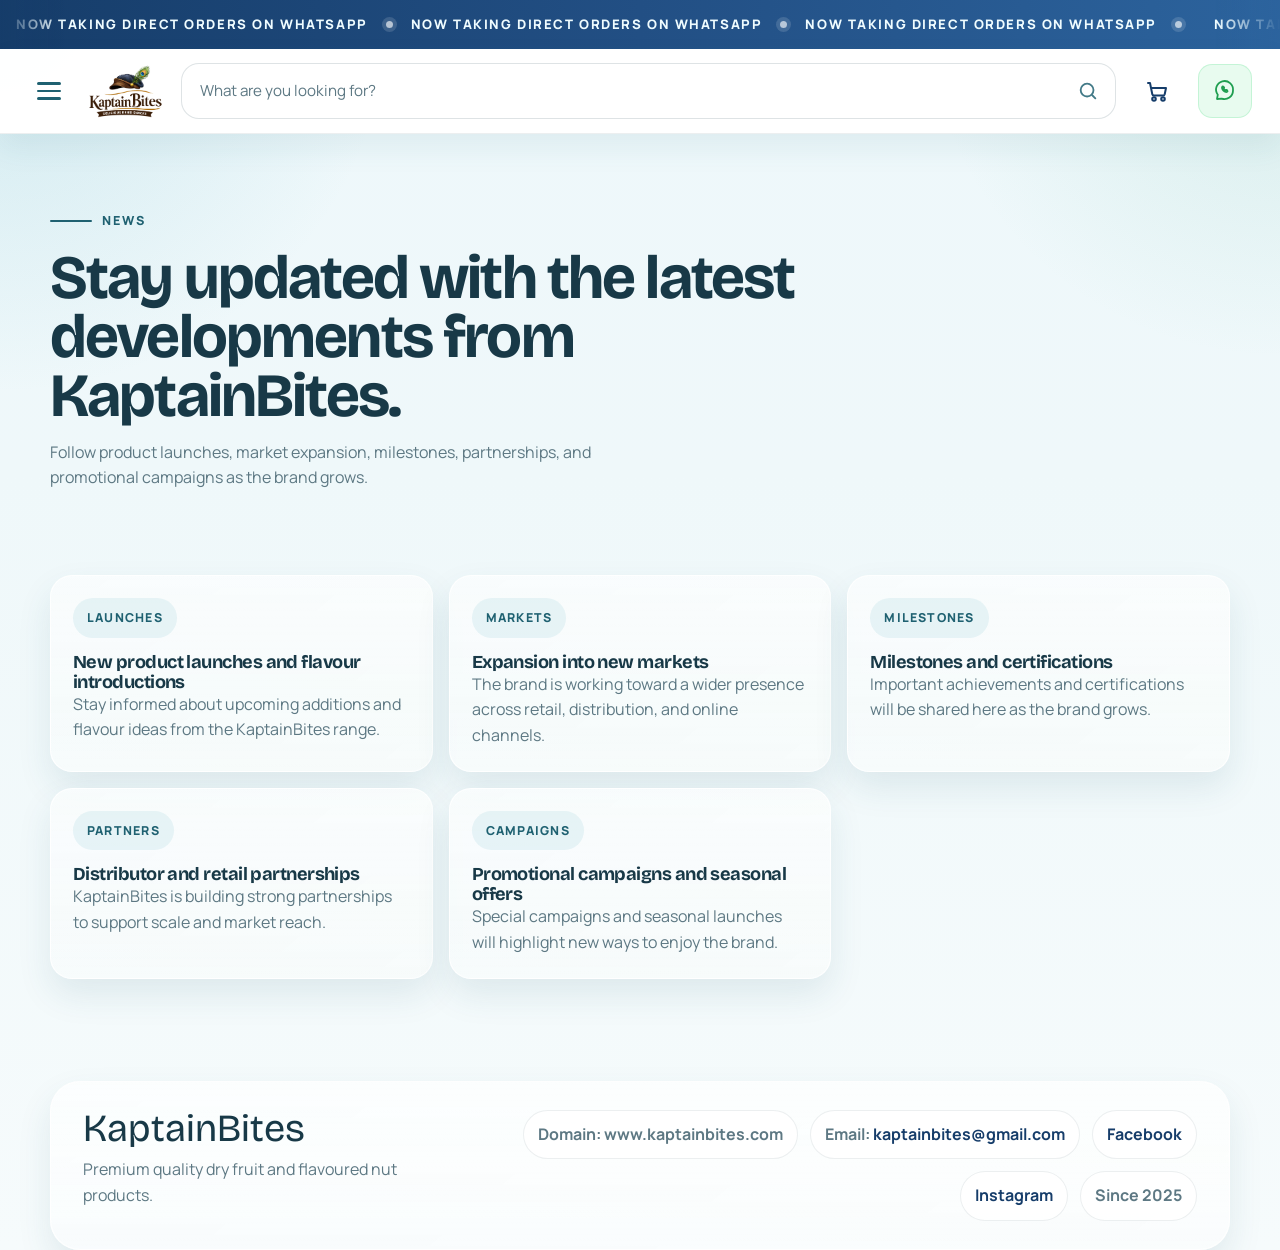
==== news.html @ 534f0419 "Add files via upload" ====
<!DOCTYPE html>
<html lang="en">
<head>
<meta charset="UTF-8">
<meta name="viewport" content="width=device-width, initial-scale=1.0">
<title>News | KaptainBites</title>
<meta name="description" content="Stay updated with product launches, milestones, campaigns, and business developments from KaptainBites.">
<link rel="preconnect" href="https://fonts.googleapis.com">
<link rel="preconnect" href="https://fonts.gstatic.com" crossorigin>
<link href="https://fonts.googleapis.com/css2?family=Bricolage+Grotesque:wght@400;500;600;700;800&family=Manrope:wght@400;500;600;700;800&display=swap" rel="stylesheet">
<link rel="stylesheet" href="style.css">
</head>
<body>
<div class="site-wrap">
<div class="announcement-bar">
<div class="announcement-bar__track" aria-label="now taking direct orders on whatsapp">
<div class="announcement-bar__group">
<span class="announcement-bar__item">now taking direct orders on whatsapp</span>
<span class="announcement-bar__separator" aria-hidden="true"></span>
<span class="announcement-bar__item">now taking direct orders on whatsapp</span>
<span class="announcement-bar__separator" aria-hidden="true"></span>
<span class="announcement-bar__item">now taking direct orders on whatsapp</span>
<span class="announcement-bar__separator" aria-hidden="true"></span>
</div>
<div class="announcement-bar__group" aria-hidden="true">
<span class="announcement-bar__item">now taking direct orders on whatsapp</span>
<span class="announcement-bar__separator" aria-hidden="true"></span>
<span class="announcement-bar__item">now taking direct orders on whatsapp</span>
<span class="announcement-bar__separator" aria-hidden="true"></span>
<span class="announcement-bar__item">now taking direct orders on whatsapp</span>
<span class="announcement-bar__separator" aria-hidden="true"></span>
</div>
</div>
</div>

<header class="site-header">
<a href="index.html" class="brand" aria-label="KaptainBites home">
<span class="brand__logo">
<img src="images/logo-header.png" alt="KaptainBites logo">
</span>
</a>

<button type="button" class="site-header__menu-toggle" aria-expanded="false" aria-controls="primary-nav">
<span class="visually-hidden">Toggle navigation</span>
<span class="site-header__menu-toggle-bar" aria-hidden="true"></span>
<span class="site-header__menu-toggle-bar" aria-hidden="true"></span>
<span class="site-header__menu-toggle-bar" aria-hidden="true"></span>
</button>

<nav id="primary-nav" class="site-nav" aria-label="Primary navigation">
<a href="index.html">Home</a>
<a href="products.html">Snack Range</a>
<a href="company.html">Our Company</a>
<a href="news.html" aria-current="page">News</a>
<a href="investors.html">Investors</a>
</nav>

<div class="site-header__utilities">
<form class="site-search" role="search" autocomplete="off">
<label class="visually-hidden" for="product-search">Search products</label>
<input id="product-search" type="search" placeholder="What are you looking for?" aria-autocomplete="list" aria-controls="search-dropdown" aria-expanded="false">
<button type="button" class="site-search__clear" aria-label="Clear search" hidden>&times;</button>
<span class="site-search__icon" aria-hidden="true">
<svg viewBox="0 0 24 24" focusable="false">
<circle cx="11" cy="11" r="7"></circle>
<path d="M20 20L16.65 16.65"></path>
</svg>
</span>
</form>
<a href="cart.html" class="cart-link" aria-label="View cart">
<span class="cart-link__label">Cart</span>
<span class="cart-link__icon" aria-hidden="true">
<svg viewBox="0 0 24 24" focusable="false">
<circle cx="9" cy="20" r="1.8"></circle>
<circle cx="18" cy="20" r="1.8"></circle>
<path d="M3 4H5L7.3 15.2C7.45 15.93 8.09 16.45 8.84 16.45H18.2C18.9 16.45 19.52 15.98 19.71 15.3L21 9H7.1"></path>
</svg>
</span>
<span class="cart-link__count" data-cart-count hidden>0</span>
</a>
<a href="https://wa.me/917760172150?text=Hi%2C%20I%20want%20to%20know%20more%20about%20KaptainBites%20products." class="whatsapp-link" target="_blank" rel="noopener noreferrer" aria-label="Order on WhatsApp">
<span class="whatsapp-link__icon" aria-hidden="true">
<svg viewBox="0 0 24 24" focusable="false">
<path d="M20 11.5A8.5 8.5 0 0 1 8.62 19.54L4 20L4.8 15.7A8.5 8.5 0 1 1 20 11.5Z"></path>
<path d="M10.2 9.2C10.64 10.13 11.37 10.86 12.3 11.3"></path>
<path d="M10.33 8.04L9.87 8.97C9.72 9.27 9.79 9.64 10.03 9.87L11.43 11.17C11.67 11.4 12.03 11.45 12.32 11.31L13.13 10.92C13.48 10.75 13.89 10.88 14.08 11.22L14.42 11.84C14.61 12.19 14.49 12.63 14.14 12.83C13.77 13.04 13.3 13.1 12.75 12.95C11.94 12.72 11.17 12.25 10.47 11.55C9.77 10.85 9.3 10.08 9.08 9.27C8.92 8.71 8.98 8.25 9.18 7.87C9.38 7.52 9.82 7.4 10.17 7.59L10.79 7.93C11.13 8.12 11.27 8.53 11.09 8.88Z"></path>
</svg>
</span>
<span class="visually-hidden">Order on WhatsApp</span>
</a>
</div>

<div id="search-dropdown" class="site-search__dropdown" hidden>
<section class="search-panel" aria-label="Search results panel">
<div class="search-panel__suggestions">
<h3 class="search-panel__title">Suggestions</h3>
<div id="search-keywords" class="search-panel__keywords" aria-label="Search suggestions"></div>
</div>

<div class="search-panel__body">
<div class="search-panel__products-block">
<div class="search-panel__header">
<h3 class="search-panel__title">Products</h3>
<button id="search-view-all" type="button" class="search-panel__view-all">View all</button>
</div>
<div id="search-suggestions-list" class="search-panel__products" role="listbox" aria-label="Matching products"></div>
</div>

<aside class="search-panel__pages">
<h3 class="search-panel__title">Pages</h3>
<nav class="search-panel__links" aria-label="Website pages">
<a href="index.html" data-page-link>Home</a>
<a href="products.html" data-page-link>Snack Range</a>
<a href="company.html" data-page-link>Our Company</a>
<a href="news.html" data-page-link>News</a>
<a href="investors.html" data-page-link>Investors</a>
<a href="cart.html" data-page-link>Cart</a>
<a href="company.html#contact" data-page-link>Company Details</a>
</nav>
</aside>
</div>
</section>
</div>
</header>

<main id="top" class="page-main">
<section class="section page-hero section--quiet">
<div class="section-heading section-heading--quiet reveal">
<span class="eyebrow">News</span>
<h2>Stay updated with the latest developments from KaptainBites.</h2>
<p class="section-copy">Follow product launches, market expansion, milestones, partnerships, and promotional campaigns as the brand grows.</p>
</div>
</section>

<section id="news" class="section news-section section--quiet">
<div class="news-grid">
<article class="news-card reveal">
<span class="news-card__tag">Launches</span>
<h3>New product launches and flavour introductions</h3>
<p>Stay informed about upcoming additions and flavour ideas from the KaptainBites range.</p>
</article>
<article class="news-card reveal">
<span class="news-card__tag">Markets</span>
<h3>Expansion into new markets</h3>
<p>The brand is working toward a wider presence across retail, distribution, and online channels.</p>
</article>
<article class="news-card reveal">
<span class="news-card__tag">Milestones</span>
<h3>Milestones and certifications</h3>
<p>Important achievements and certifications will be shared here as the brand grows.</p>
</article>
<article class="news-card reveal">
<span class="news-card__tag">Partners</span>
<h3>Distributor and retail partnerships</h3>
<p>KaptainBites is building strong partnerships to support scale and market reach.</p>
</article>
<article class="news-card reveal">
<span class="news-card__tag">Campaigns</span>
<h3>Promotional campaigns and seasonal offers</h3>
<p>Special campaigns and seasonal launches will highlight new ways to enjoy the brand.</p>
</article>
</div>
</section>
</main>

<footer class="site-footer">
<div>
<p class="site-footer__brand">KaptainBites</p>
<p>Premium quality dry fruit and flavoured nut products.</p>
</div>

<div class="site-footer__meta">
<p>Domain: www.kaptainbites.com</p>
<p>Email: <a href="mailto:kaptainbites@gmail.com">kaptainbites@gmail.com</a></p>
<p><a href="#" aria-label="KaptainBites Facebook link">Facebook</a></p>
<p><a href="#" aria-label="KaptainBites Instagram link">Instagram</a></p>
<p>Since 2025</p>
</div>
</footer>
</div>

<script src="products-data.js"></script>
<script src="cart-utils.js"></script>
<script src="script.js"></script>
</body>
</html>
---- style.css ----
:root{
--bg:#eef7fa;
--bg-soft:#f6fbfc;
--surface:#ffffff;
--surface-soft:rgba(255,255,255,0.78);
--surface-strong:#2f7f91;
--surface-deep:#1f6171;
--surface-mint:#5fb4c6;
--surface-sky:#67b7c9;
--surface-sea:#4196ab;
--surface-green:#6ebea8;
--brand-blue:#224f84;
--brand-blue-mid:#2c639d;
--brand-blue-deep:#163d6a;
--text:#183947;
--muted:#5d7883;
--line:rgba(24,57,71,0.12);
--shadow:0 24px 60px rgba(29,88,103,0.14);
--shadow-soft:0 16px 34px rgba(29,88,103,0.10);
--radius-xl:36px;
--radius-lg:28px;
--radius-md:22px;
--radius-sm:18px;
--container:min(1180px, calc(100% - 48px));
}

*{
box-sizing:border-box;
}

html{
scroll-behavior:smooth;
}

body{
margin:0;
font-family:"Manrope", sans-serif;
background:
radial-gradient(circle at top left, rgba(95,180,198,0.22), transparent 22%),
radial-gradient(circle at top right, rgba(110,190,168,0.20), transparent 20%),
linear-gradient(180deg, #eef8fb 0%, #eff8fa 38%, #f6fbfc 100%);
color:var(--text);
line-height:1.6;
overflow-x:hidden;
}

img{
display:block;
max-width:100%;
}

a{
color:inherit;
text-decoration:none;
}

button,
input{
font:inherit;
}

button{
cursor:pointer;
}

.visually-hidden{
position:absolute;
width:1px;
height:1px;
padding:0;
margin:-1px;
overflow:hidden;
clip:rect(0, 0, 0, 0);
white-space:nowrap;
border:0;
}

.site-wrap{
position:relative;
}

.announcement-bar{
padding:14px 0;
background:linear-gradient(90deg, var(--brand-blue-deep), var(--brand-blue), var(--brand-blue-mid));
color:#effcff;
font-size:0.82rem;
font-weight:800;
letter-spacing:0.12em;
text-transform:uppercase;
position:relative;
z-index:24;
overflow:hidden;
}

.announcement-bar::before,
.announcement-bar::after{
content:"";
position:absolute;
top:0;
bottom:0;
width:64px;
z-index:1;
pointer-events:none;
}

.announcement-bar::before{
left:0;
background:linear-gradient(90deg, var(--brand-blue-deep), rgba(22,61,106,0));
}

.announcement-bar::after{
right:0;
background:linear-gradient(270deg, var(--brand-blue-mid), rgba(44,99,157,0));
}

.announcement-bar__track{
display:flex;
align-items:center;
width:max-content;
gap:0;
animation:announcement-loop 32s linear infinite;
will-change:transform;
}

.announcement-bar__group{
display:flex;
align-items:center;
gap:18px;
flex:0 0 auto;
padding-inline:16px;
}

.announcement-bar__item{
white-space:nowrap;
}

.announcement-bar__separator{
width:7px;
height:7px;
border-radius:999px;
background:rgba(255,255,255,0.68);
box-shadow:0 0 0 4px rgba(255,255,255,0.14);
flex:0 0 auto;
}

@keyframes announcement-loop{
from{
transform:translateX(0);
}
to{
transform:translateX(calc(-50%));
}
}

.section,
.site-footer{
width:var(--container);
margin:0 auto;
}

.site-header{
width:100%;
margin:0;
padding:14px 28px;
display:grid;
grid-template-columns:auto auto minmax(0, 1fr);
align-items:center;
gap:18px;
position:sticky;
top:0;
z-index:24;
margin-bottom:0;
background:rgba(255,255,255,0.98);
border-bottom:1px solid rgba(24,57,71,0.08);
border-radius:0;
box-shadow:0 14px 30px rgba(31,97,113,0.08);
backdrop-filter:none;
overflow:visible;
}

.product-page .site-header{
margin-bottom:0;
}

.brand{
display:inline-flex;
align-items:center;
min-width:0;
grid-column:2;
grid-row:1;
padding:0;
border:none;
border-radius:0;
background:transparent;
box-shadow:none;
}

.brand__logo{
display:block;
height:54px;
flex:0 0 auto;
}

.brand__logo img{
width:auto;
height:100%;
object-fit:contain;
}

.site-header__menu-toggle{
display:inline-flex;
align-items:center;
justify-content:center;
flex-direction:column;
gap:5px;
width:42px;
height:42px;
padding:0;
border:none;
border-radius:0;
background:transparent;
color:var(--surface-deep);
box-shadow:none;
justify-self:start;
grid-column:1;
grid-row:1;
}

.site-header__menu-toggle-bar{
display:block;
width:24px;
height:2.5px;
border-radius:999px;
background:currentColor;
transition:transform 0.24s ease, opacity 0.24s ease;
}

.site-header__menu-toggle[aria-expanded="true"] .site-header__menu-toggle-bar:nth-child(2){
transform:translateY(7px) rotate(45deg);
}

.site-header__menu-toggle[aria-expanded="true"] .site-header__menu-toggle-bar:nth-child(3){
opacity:0;
}

.site-header__menu-toggle[aria-expanded="true"] .site-header__menu-toggle-bar:nth-child(4){
transform:translateY(-7px) rotate(-45deg);
}

.site-nav{
position:absolute;
top:calc(100% + 12px);
left:24px;
z-index:22;
display:grid;
gap:8px;
width:min(300px, calc(100vw - 40px));
padding:14px;
border-radius:24px;
background:rgba(255,255,255,0.96);
border:1px solid rgba(255,255,255,0.92);
box-shadow:0 24px 54px rgba(31,97,113,0.16);
backdrop-filter:blur(18px);
opacity:0;
pointer-events:none;
transform:translateY(-8px);
transition:opacity 0.22s ease, transform 0.22s ease;
}

.site-nav a{
display:block;
padding:12px 14px;
border-radius:16px;
font-size:0.92rem;
font-weight:700;
color:var(--muted);
background:rgba(95,180,198,0.08);
border:1px solid rgba(95,180,198,0.12);
transition:background 0.25s ease, color 0.25s ease, transform 0.25s ease, border-color 0.25s ease;
white-space:normal;
}

.site-nav a:hover,
.site-nav a:focus-visible{
background:#fff;
color:var(--text);
transform:translateY(-1px);
border-color:rgba(44,99,157,0.18);
outline:none;
}

.site-nav a[aria-current="page"]{
background:#fff;
color:var(--brand-blue-deep);
box-shadow:var(--shadow-soft);
}

.site-header.is-nav-open .site-nav{
opacity:1;
pointer-events:auto;
transform:none;
}

.site-header__utilities{
display:flex;
align-items:center;
justify-self:stretch;
gap:14px;
grid-column:3;
width:100%;
max-width:none;
}

.site-search{
display:flex;
align-items:center;
flex:1 1 auto;
width:100%;
min-width:0;
min-height:56px;
padding:8px 16px;
gap:12px;
background:#fff;
border:1px solid rgba(24,57,71,0.14);
border-radius:18px;
position:relative;
box-shadow:none;
}

.site-search input{
width:100%;
border:none;
outline:none;
background:transparent;
color:var(--text);
font-size:0.95rem;
}

.site-search input[type="search"]::-webkit-search-decoration,
.site-search input[type="search"]::-webkit-search-cancel-button{
-webkit-appearance:none;
appearance:none;
}

.site-search input::placeholder{
color:var(--muted);
}

.site-search:focus-within{
border-color:rgba(65,150,171,0.9);
box-shadow:0 0 0 4px rgba(95,180,198,0.18);
}

.site-search__clear{
display:inline-flex;
align-items:center;
justify-content:center;
width:26px;
height:26px;
padding:0;
border:none;
border-radius:50%;
background:rgba(95,180,198,0.12);
color:var(--surface-deep);
font-size:1.35rem;
line-height:1;
flex:0 0 auto;
}

.site-search__clear[hidden]{
display:none;
}

.site-search__icon{
display:inline-flex;
align-items:center;
justify-content:center;
flex:0 0 auto;
color:var(--surface-deep);
opacity:0.84;
}

.site-search__icon svg{
width:22px;
height:22px;
stroke:currentColor;
stroke-width:2;
fill:none;
stroke-linecap:round;
stroke-linejoin:round;
}

.site-search__dropdown{
grid-column:1 / -1;
margin-top:14px;
padding:22px 24px;
border-radius:24px;
background:rgba(255,255,255,0.96);
border:1px solid rgba(255,255,255,0.92);
box-shadow:0 24px 54px rgba(31,97,113,0.16);
backdrop-filter:blur(18px);
}

.search-panel{
display:grid;
gap:18px;
}

.search-panel__suggestions{
padding-bottom:14px;
border-bottom:1px solid var(--line);
}

.search-panel__title{
margin:0 0 12px;
font-family:"Bricolage Grotesque", sans-serif;
font-size:1.25rem;
line-height:1;
letter-spacing:-0.02em;
color:var(--brand-blue-deep);
}

.search-panel__keywords{
display:flex;
align-items:center;
flex-wrap:wrap;
gap:10px;
}

.search-panel__keyword{
padding:8px 14px;
border:none;
border-radius:999px;
background:rgba(95,180,198,0.14);
color:var(--surface-deep);
font-size:0.84rem;
font-weight:700;
transition:background 0.2s ease, transform 0.2s ease;
}

.search-panel__keyword:hover,
.search-panel__keyword:focus-visible{
background:rgba(95,180,198,0.24);
transform:translateY(-1px);
outline:none;
}

.search-panel__body{
display:grid;
grid-template-columns:minmax(0, 2.2fr) minmax(190px, 0.8fr);
gap:22px;
align-items:start;
}

.search-panel__header{
display:flex;
justify-content:space-between;
align-items:center;
gap:12px;
margin-bottom:12px;
}

.search-panel__view-all{
border:none;
background:transparent;
color:var(--brand-blue-mid);
font-weight:700;
text-decoration:underline;
text-decoration-thickness:1px;
text-underline-offset:3px;
}

.search-panel__products{
display:grid;
grid-template-columns:repeat(2, minmax(0, 1fr));
gap:12px;
}

.search-panel__product{
width:100%;
padding:12px;
border-radius:16px;
border:1px solid rgba(24,57,71,0.12);
background:#fff;
display:grid;
grid-template-columns:72px 1fr;
gap:12px;
align-items:center;
text-align:left;
transition:border-color 0.2s ease, box-shadow 0.2s ease, transform 0.2s ease;
}

.search-panel__product:hover,
.search-panel__product:focus-visible,
.search-panel__product.is-active{
border-color:rgba(44,99,157,0.42);
box-shadow:0 10px 22px rgba(31,97,113,0.12);
transform:translateY(-1px);
outline:none;
}

.search-panel__product-image{
width:72px;
height:72px;
border-radius:12px;
object-fit:cover;
}

.search-panel__product-copy{
display:grid;
gap:6px;
}

.search-panel__product-name{
font-weight:800;
font-size:1.02rem;
line-height:1.25;
color:var(--text);
}

.search-panel__product-price{
font-size:1.02rem;
font-weight:700;
color:var(--text);
}

.search-panel__product-price s{
margin-left:6px;
color:var(--muted);
font-weight:600;
}

.search-panel__pages{
padding-left:20px;
border-left:1px solid var(--line);
}

.search-panel__links{
display:grid;
gap:10px;
}

.search-panel__links a{
font-weight:600;
color:var(--text);
}

.search-panel__links a:hover,
.search-panel__links a:focus-visible{
color:var(--brand-blue-mid);
outline:none;
}

.site-search__empty{
margin:0;
padding:10px 12px;
border-radius:16px;
background:rgba(95,180,198,0.08);
color:var(--muted);
font-size:0.92rem;
display:inline-flex;
}

.search-panel__products .site-search__empty{
display:block;
grid-column:1 / -1;
}

.btn{
display:inline-flex;
align-items:center;
justify-content:center;
padding:14px 22px;
border:none;
border-radius:999px;
font-weight:800;
cursor:pointer;
transition:transform 0.25s ease, box-shadow 0.25s ease, background 0.25s ease;
}

.btn-primary{
background:linear-gradient(135deg, var(--brand-blue-mid), var(--brand-blue-deep));
color:#fff;
box-shadow:0 16px 30px rgba(22,61,106,0.30);
}

.btn-secondary{
background:rgba(255,255,255,0.94);
color:var(--brand-blue-deep);
border:1px solid rgba(44,99,157,0.18);
box-shadow:var(--shadow-soft);
}

.btn:hover{
transform:translateY(-2px);
}

.cart-link{
position:relative;
display:inline-flex;
align-items:center;
justify-content:center;
width:54px;
height:54px;
padding:0;
gap:0;
border-radius:14px;
background:transparent;
border:none;
box-shadow:none;
font-weight:800;
white-space:nowrap;
flex:0 0 auto;
}

.cart-link[aria-current="page"]{
background:rgba(95,180,198,0.08);
}

.cart-link__icon{
display:inline-flex;
align-items:center;
justify-content:center;
color:var(--brand-blue-deep);
}

.cart-link__icon svg{
width:24px;
height:24px;
stroke:currentColor;
stroke-width:2;
fill:none;
stroke-linecap:round;
stroke-linejoin:round;
}

.cart-link__count{
display:inline-flex;
align-items:center;
justify-content:center;
position:absolute;
top:-4px;
right:-4px;
min-width:24px;
height:24px;
padding:0 6px;
border-radius:999px;
background:linear-gradient(135deg, var(--brand-blue-mid), var(--brand-blue-deep));
color:#fff;
font-size:0.76rem;
line-height:1;
}

.cart-link__label{
display:none;
}

.cart-link__count[hidden]{
display:none;
}

.whatsapp-link{
display:inline-flex;
align-items:center;
justify-content:center;
width:54px;
height:54px;
border-radius:14px;
background:rgba(37,211,102,0.10);
color:#1f9e50;
border:1px solid rgba(37,211,102,0.18);
flex:0 0 auto;
transition:transform 0.2s ease, background 0.2s ease, border-color 0.2s ease;
}

.whatsapp-link:hover,
.whatsapp-link:focus-visible{
background:rgba(37,211,102,0.16);
border-color:rgba(37,211,102,0.26);
transform:translateY(-1px);
outline:none;
}

.whatsapp-link__icon{
display:inline-flex;
align-items:center;
justify-content:center;
}

.whatsapp-link__icon svg{
width:24px;
height:24px;
stroke:currentColor;
stroke-width:1.8;
fill:none;
stroke-linecap:round;
stroke-linejoin:round;
}

.section{
padding:84px 0;
}

.section[id]{
scroll-margin-top:150px;
}

.section--quiet{
padding-top:62px;
padding-bottom:62px;
}

.eyebrow{
display:inline-flex;
align-items:center;
gap:10px;
margin-bottom:18px;
font-size:0.78rem;
font-weight:800;
letter-spacing:0.16em;
text-transform:uppercase;
color:var(--surface-deep);
}

.eyebrow::before{
content:"";
width:42px;
height:2px;
border-radius:999px;
background:currentColor;
}

.section-heading{
max-width:820px;
margin-bottom:30px;
}

.section-heading--compact{
max-width:760px;
}

.section-heading--feature{
max-width:900px;
}

.section-heading--quiet{
max-width:760px;
margin-bottom:22px;
}

.section-heading h2{
margin:0;
font-family:"Bricolage Grotesque", sans-serif;
font-size:clamp(2.3rem, 4.8vw, 4.4rem);
line-height:0.96;
letter-spacing:-0.03em;
}

.page-hero{
padding-top:44px;
padding-bottom:22px;
}

.page-hero .section-heading{
max-width:760px;
margin-bottom:0;
}

.page-hero .section-copy{
max-width:60ch;
}

.home-links{
padding-top:34px;
}

.page-link-grid{
display:grid;
grid-template-columns:repeat(4, minmax(0, 1fr));
gap:18px;
}

.page-link-card{
display:grid;
gap:14px;
padding:24px;
border-radius:28px;
background:
linear-gradient(180deg, rgba(255,255,255,0.84), rgba(255,255,255,0.74)),
linear-gradient(140deg, rgba(95,180,198,0.16), rgba(110,190,168,0.14));
border:1px solid rgba(255,255,255,0.9);
box-shadow:var(--shadow-soft);
transition:transform 0.25s ease, box-shadow 0.25s ease;
}

.page-link-card:hover,
.page-link-card:focus-visible{
transform:translateY(-4px);
box-shadow:0 20px 40px rgba(31,97,113,0.12);
outline:none;
}

.page-link-card__label{
display:inline-flex;
align-items:center;
width:max-content;
padding:9px 12px;
border-radius:999px;
background:rgba(95,180,198,0.12);
color:var(--surface-deep);
font-size:0.76rem;
font-weight:800;
letter-spacing:0.12em;
text-transform:uppercase;
}

.page-link-card h3{
margin:0;
font-family:"Bricolage Grotesque", sans-serif;
font-size:1.45rem;
line-height:0.98;
letter-spacing:-0.03em;
}

.page-link-card p{
margin:0;
color:var(--muted);
}

.page-link-card__arrow{
font-weight:800;
color:var(--brand-blue-mid);
}

.home-callout{
display:grid;
grid-template-columns:minmax(0, 1.2fr) minmax(260px, 0.8fr);
gap:18px;
align-items:center;
padding:28px;
border-radius:32px;
background:
linear-gradient(180deg, rgba(255,255,255,0.84), rgba(255,255,255,0.74)),
linear-gradient(140deg, rgba(95,180,198,0.16), rgba(110,190,168,0.14));
border:1px solid rgba(255,255,255,0.92);
box-shadow:var(--shadow-soft);
}

.home-callout__copy{
display:grid;
gap:14px;
}

.home-callout__copy h2{
margin:0;
font-family:"Bricolage Grotesque", sans-serif;
font-size:clamp(2rem, 4vw, 3.2rem);
line-height:0.96;
letter-spacing:-0.03em;
}

.home-callout__copy p{
margin:0;
color:var(--muted);
}

.home-callout__actions{
display:flex;
justify-content:flex-end;
}

.home-callout__actions--stack{
display:grid;
gap:12px;
justify-items:flex-end;
}

.page-main{
padding-top:26px;
}

.section-heading--feature h2{
font-size:clamp(2.7rem, 5vw, 4.8rem);
}

.section-copy{
max-width:56ch;
margin:14px 0 0;
font-size:1rem;
color:var(--muted);
}

.hero-video-band{
width:100vw;
margin-left:calc(50% - 50vw);
margin-top:0;
position:relative;
z-index:0;
}

.hero-video-band__frame{
position:relative;
width:100%;
background:var(--surface-deep);
overflow:hidden;
}

.hero-video-band__frame::before{
content:"";
position:absolute;
inset:0;
z-index:1;
pointer-events:none;
background:linear-gradient(180deg, rgba(24,57,71,0.26) 0%, rgba(31,97,113,0.18) 34%, rgba(31,97,113,0.40) 100%);
}

.hero-video-band__media{
display:block;
width:100%;
height:clamp(300px, 38vw, 560px);
object-fit:cover;
background:var(--surface-deep);
}

.hero-video-band__actions{
position:absolute;
left:50%;
bottom:28px;
z-index:2;
display:flex;
justify-content:center;
transform:translateX(-50%);
}

.hero-video-band__cta{
min-width:240px;
}

.products-section{
padding-top:18px;
}

.products-section__top{
display:flex;
align-items:flex-end;
justify-content:space-between;
gap:12px;
margin-bottom:18px;
}

.products-section__top h2{
margin:0;
font-family:"Bricolage Grotesque", sans-serif;
font-size:clamp(2rem, 4vw, 3rem);
line-height:0.96;
letter-spacing:-0.03em;
}

.products-section__top p{
margin:0;
font-weight:700;
color:var(--muted);
}

.order-strip{
display:flex;
align-items:center;
justify-content:space-between;
gap:18px 26px;
padding:14px 18px;
margin-bottom:24px;
border-radius:999px;
background:
linear-gradient(180deg, rgba(255,255,255,0.84), rgba(255,255,255,0.70)),
linear-gradient(135deg, rgba(95,180,198,0.20), rgba(110,190,168,0.18));
border:1px solid rgba(255,255,255,0.88);
box-shadow:var(--shadow-soft);
}

.order-strip__label{
display:inline-flex;
align-items:center;
white-space:nowrap;
font-size:0.76rem;
font-weight:800;
letter-spacing:0.14em;
text-transform:uppercase;
color:var(--surface-deep);
}

.order-strip__steps{
display:flex;
align-items:center;
justify-content:flex-end;
flex-wrap:wrap;
gap:10px 0;
}

.order-strip__steps span{
position:relative;
display:inline-flex;
align-items:center;
font-weight:700;
color:var(--text);
}

.order-strip__steps span + span{
margin-left:18px;
padding-left:18px;
}

.order-strip__steps span + span::before{
content:"";
position:absolute;
left:0;
top:50%;
width:6px;
height:6px;
border-radius:50%;
background:rgba(65,150,171,0.32);
transform:translateY(-50%);
}

.catalog-toolbar{
display:grid;
grid-template-columns:minmax(0, 1fr) auto;
gap:18px;
align-items:end;
margin-bottom:24px;
padding:24px;
border-radius:var(--radius-lg);
background:
linear-gradient(180deg, rgba(255,255,255,0.80), rgba(255,255,255,0.70)),
linear-gradient(135deg, rgba(95,180,198,0.20), rgba(110,190,168,0.18));
border:1px solid rgba(255,255,255,0.9);
box-shadow:var(--shadow-soft);
}

.catalog-toolbar strong{
display:block;
margin-bottom:8px;
font-family:"Bricolage Grotesque", sans-serif;
font-size:1.4rem;
line-height:1;
letter-spacing:-0.02em;
}

.catalog-toolbar p{
margin:0;
color:var(--muted);
}

.catalog-toolbar__hint{
max-width:30ch;
justify-self:end;
text-align:right;
}

.products-grid{
display:grid;
grid-template-columns:repeat(auto-fit, minmax(290px, 1fr));
gap:20px;
margin-top:10px;
}

.product-card,
.company-story,
.company-history,
.company-points article,
.news-card,
.catalog-empty,
.investor-panel,
.contact-card{
background:rgba(255,255,255,0.84);
border:1px solid rgba(255,255,255,0.9);
box-shadow:var(--shadow-soft);
}

.product-card{
border-radius:30px;
overflow:hidden;
transition:transform 0.3s ease, box-shadow 0.3s ease;
}

.product-card:hover{
transform:translateY(-8px);
box-shadow:0 28px 58px rgba(31,97,113,0.14);
}

.product-card--focus{
box-shadow:0 0 0 3px rgba(95,180,198,0.28), 0 24px 52px rgba(31,97,113,0.14);
transform:translateY(-6px);
}

.product-card__visual{
position:relative;
padding:20px;
min-height:240px;
display:flex;
align-items:center;
justify-content:center;
overflow:hidden;
}

.product-card__visual::before{
content:"";
position:absolute;
width:180px;
height:180px;
border-radius:50%;
background:rgba(255,255,255,0.22);
top:-40px;
right:-30px;
}

.product-card__visual::after{
content:"";
position:absolute;
width:150px;
height:150px;
border-radius:50%;
background:rgba(255,255,255,0.18);
bottom:-55px;
left:-20px;
}

.product-card--spice .product-card__visual{
background:linear-gradient(140deg, #8fd0de, #61b8ca 52%, #3f98aa);
}

.product-card--mint .product-card__visual{
background:linear-gradient(140deg, #dff4ef, #9bd6c7 52%, #63af98);
}

.product-card--roast .product-card__visual{
background:linear-gradient(140deg, #e5d9b5, #bea374 52%, #7b5d3f);
}

.product-card--salted .product-card__visual{
background:linear-gradient(140deg, #dfedf4, #adc9d6 52%, #6f8ea0);
}

.product-card__badge,
.news-card__tag{
display:inline-flex;
align-items:center;
padding:10px 14px;
border-radius:999px;
font-size:0.77rem;
font-weight:800;
letter-spacing:0.1em;
text-transform:uppercase;
}

.product-card__badge{
position:absolute;
top:14px;
left:14px;
z-index:1;
background:rgba(255,255,255,0.80);
color:var(--text);
max-width:calc(100% - 28px);
overflow:hidden;
text-overflow:ellipsis;
}

.product-card__image{
position:relative;
z-index:1;
width:min(100%, 210px);
max-height:210px;
object-fit:contain;
filter:drop-shadow(0 20px 34px rgba(24,57,71,0.18));
}

.product-card__body{
padding:18px;
background:
linear-gradient(180deg, rgba(255,255,255,0.98), rgba(248,252,253,0.96));
display:grid;
gap:16px;
}

.product-card__header{
display:grid;
gap:10px;
margin-bottom:0;
}

.product-card__eyebrow{
margin:0 0 6px;
font-size:0.78rem;
font-weight:800;
letter-spacing:0.12em;
text-transform:uppercase;
color:var(--surface-deep);
}

.product-card__header h3,
.news-card h3,
.investor-grid h3,
.contact-card h3{
display:block;
margin:0;
font-family:"Bricolage Grotesque", sans-serif;
font-size:1.14rem;
line-height:1.1;
letter-spacing:-0.03em;
}

.product-card__title-link{
color:var(--text);
transition:color 0.2s ease;
}

.product-card__title-link:hover,
.product-card__title-link:focus-visible{
color:var(--brand-blue-mid);
}

.product-card__price{
margin:0;
font-family:"Bricolage Grotesque", sans-serif;
font-size:1.3rem;
line-height:1;
white-space:nowrap;
}

.product-card__price span{
font-family:"Manrope", sans-serif;
font-size:0.95rem;
font-weight:700;
color:var(--muted);
}

.product-card__copy,
.company-points p,
.news-card p,
.investor-grid p,
.contact-card p{
margin:0;
color:var(--muted);
}

.product-card__purchase{
display:grid;
gap:12px;
padding:12px;
border-radius:22px;
background:
linear-gradient(180deg, rgba(239,248,250,0.88), rgba(255,255,255,0.96));
border:1px solid rgba(24,57,71,0.08);
box-shadow:inset 0 1px 0 rgba(255,255,255,0.55);
}

.product-card__controls{
display:grid;
grid-template-columns:minmax(0, 1.05fr) minmax(0, 0.95fr);
align-items:center;
gap:12px;
}

.product-card__notes{
margin:16px 0 22px;
padding-left:18px;
display:grid;
gap:8px;
color:var(--muted);
}

.product-detail__order-actions{
display:flex;
gap:10px;
flex-wrap:wrap;
margin-left:auto;
}

.product-detail__order-actions .btn{
flex:1 1 180px;
}

.product-card__quick{
display:inline-flex;
align-items:center;
justify-content:center;
width:100%;
min-width:0;
padding:12px 18px;
border:none;
border-radius:999px;
background:linear-gradient(135deg, var(--brand-blue-mid), var(--brand-blue));
color:#fff;
font-weight:800;
white-space:nowrap;
letter-spacing:0.01em;
box-shadow:0 12px 26px rgba(34,79,132,0.16);
transition:transform 0.2s ease, box-shadow 0.2s ease, background 0.2s ease;
}

.product-card__quick--whatsapp{
width:100%;
background:linear-gradient(135deg, #23c760, #18a84b);
box-shadow:0 14px 28px rgba(34,197,94,0.18);
}

.product-card__quick:hover,
.product-card__quick:focus-visible{
transform:translateY(-1px);
box-shadow:0 16px 28px rgba(34,79,132,0.2);
background:var(--brand-blue-mid);
outline:none;
}

.product-card__quick--whatsapp:hover,
.product-card__quick--whatsapp:focus-visible{
background:#16a34a;
box-shadow:0 16px 28px rgba(34,197,94,0.24);
}

.quantity-control{
display:inline-flex;
align-items:center;
gap:12px;
padding:8px;
border-radius:999px;
background:rgba(255,255,255,0.96);
border:1px solid var(--line);
box-shadow:none;
}

.qty-btn{
width:42px;
height:42px;
border:none;
border-radius:50%;
background:rgba(95,180,198,0.10);
color:var(--text);
font-size:1.05rem;
font-weight:800;
transition:transform 0.2s ease, background 0.2s ease;
}

.qty-btn:hover{
transform:scale(1.05);
background:rgba(95,180,198,0.24);
}

.qty-value{
min-width:24px;
text-align:center;
font-weight:800;
}

.quantity-control--catalog{
padding:5px;
gap:8px;
width:100%;
justify-content:space-between;
}

.quantity-control--catalog .qty-btn{
width:36px;
height:36px;
font-size:0.92rem;
}

.quantity-control--catalog .qty-value{
min-width:20px;
font-size:0.98rem;
}

.catalog-empty{
margin-top:22px;
padding:28px;
border-radius:var(--radius-lg);
text-align:center;
background:
linear-gradient(180deg, rgba(255,255,255,0.82), rgba(255,255,255,0.72)),
linear-gradient(140deg, rgba(95,180,198,0.14), rgba(110,190,168,0.12));
}

.catalog-empty h3{
margin:0 0 8px;
font-family:"Bricolage Grotesque", sans-serif;
font-size:1.45rem;
line-height:1;
}

.catalog-empty p{
margin:0;
color:var(--muted);
}

.company-layout{
display:grid;
grid-template-columns:minmax(0, 1fr) minmax(0, 0.9fr);
gap:18px;
margin-bottom:18px;
}

.company-story{
padding:24px;
border-radius:var(--radius-lg);
background:
linear-gradient(180deg, rgba(255,255,255,0.82), rgba(255,255,255,0.72)),
linear-gradient(135deg, rgba(95,180,198,0.16), rgba(110,190,168,0.16));
}

.company-story__lead{
margin:0 0 14px;
font-size:1.08rem;
font-weight:800;
line-height:1.58;
}

.company-story p:last-child{
margin-bottom:0;
}

.company-focus-list{
margin:0 0 14px;
padding-left:20px;
display:grid;
gap:8px;
color:var(--text);
font-weight:700;
}

.company-points{
display:grid;
grid-template-columns:1fr;
gap:16px;
}

.company-points article{
padding:20px;
border-radius:var(--radius-md);
background:rgba(255,255,255,0.86);
}

.company-points strong{
display:block;
margin-bottom:10px;
font-size:1.06rem;
}

.company-history{
padding:20px;
border-radius:var(--radius-lg);
display:grid;
gap:16px;
background:
linear-gradient(180deg, rgba(255,255,255,0.82), rgba(255,255,255,0.72)),
linear-gradient(135deg, rgba(224,245,248,0.9), rgba(223,244,238,0.7));
}

.company-history__media{
position:relative;
overflow:hidden;
border-radius:26px;
min-height:280px;
}

.company-history__media img{
width:100%;
height:100%;
object-fit:cover;
}

.company-history__badge{
position:absolute;
left:16px;
bottom:16px;
display:inline-flex;
align-items:center;
padding:10px 14px;
border-radius:999px;
background:rgba(31,97,113,0.84);
color:#effcff;
font-size:0.75rem;
font-weight:800;
letter-spacing:0.08em;
text-transform:uppercase;
}

.company-history__details{
display:grid;
grid-template-columns:repeat(2, minmax(0, 1fr));
gap:14px;
}

.company-history__details article{
padding:18px;
border-radius:20px;
background:rgba(255,255,255,0.84);
border:1px solid rgba(255,255,255,0.86);
}

.company-history__details span{
display:block;
margin-bottom:8px;
font-size:0.75rem;
font-weight:800;
letter-spacing:0.1em;
text-transform:uppercase;
color:var(--surface-deep);
}

.company-history__details p{
margin:0;
color:var(--muted);
}

.news-grid{
display:grid;
grid-template-columns:repeat(3, minmax(0, 1fr));
gap:16px;
}

.news-card{
padding:22px;
border-radius:var(--radius-md);
background:
linear-gradient(180deg, rgba(255,255,255,0.82), rgba(255,255,255,0.72)),
linear-gradient(140deg, rgba(95,180,198,0.14), rgba(110,190,168,0.12));
}

.news-card__tag{
background:rgba(95,180,198,0.12);
color:var(--surface-deep);
margin-bottom:14px;
}

.investor-panel{
padding:26px;
border-radius:32px;
background:
linear-gradient(180deg, rgba(255,255,255,0.84), rgba(255,255,255,0.74)),
linear-gradient(140deg, rgba(95,180,198,0.16), rgba(110,190,168,0.14));
}

.investor-copy{
margin:0 0 18px;
color:var(--muted);
}

.investor-grid{
display:grid;
grid-template-columns:repeat(4, minmax(0, 1fr));
gap:16px;
}

.investor-grid article{
padding:18px;
background:rgba(255,255,255,0.76);
border:1px solid rgba(255,255,255,0.9);
border-radius:24px;
box-shadow:var(--shadow-soft);
}

.investor-grid__contact{
grid-column:1 / -1;
}

.contact-grid{
display:grid;
grid-template-columns:repeat(4, minmax(0, 1fr));
gap:16px;
}

.contact-section{
padding-top:46px;
padding-bottom:30px;
}

.contact-section .section-heading{
margin-bottom:18px;
}

.contact-section .section-heading h2{
font-size:clamp(1.9rem, 3.4vw, 3rem);
line-height:0.98;
}

.contact-card{
padding:22px;
border-radius:var(--radius-md);
background:
linear-gradient(180deg, rgba(255,255,255,0.82), rgba(255,255,255,0.72)),
linear-gradient(140deg, rgba(95,180,198,0.14), rgba(110,190,168,0.12));
}

.social-row{
display:flex;
flex-wrap:wrap;
gap:14px;
margin-top:22px;
}

.social-link{
display:inline-flex;
align-items:center;
gap:10px;
padding:12px 16px;
border-radius:999px;
background:rgba(255,255,255,0.84);
border:1px solid rgba(255,255,255,0.9);
box-shadow:var(--shadow-soft);
font-weight:700;
color:var(--text);
}

.social-link__icon{
display:inline-flex;
align-items:center;
justify-content:center;
width:30px;
height:30px;
border-radius:50%;
background:linear-gradient(135deg, var(--brand-blue-mid), var(--brand-blue-deep));
color:#fff;
font-weight:800;
text-transform:uppercase;
}

.product-main{
padding-top:40px;
}

.product-detail-shell{
display:grid;
gap:22px;
}

.product-detail-card{
display:grid;
grid-template-columns:minmax(0, 0.9fr) minmax(0, 1.1fr);
gap:24px;
padding:24px;
border-radius:32px;
background:rgba(255,255,255,0.9);
border:1px solid rgba(255,255,255,0.94);
box-shadow:var(--shadow);
}

.product-detail__media{
border-radius:26px;
overflow:hidden;
min-height:340px;
background:linear-gradient(140deg, #8fd0de, #61b8ca 52%, #3f98aa);
padding:18px;
display:flex;
align-items:center;
justify-content:center;
}

.product-detail__media img{
width:100%;
max-width:420px;
aspect-ratio:1 / 1;
object-fit:contain;
filter:drop-shadow(0 20px 34px rgba(24,57,71,0.2));
}

.product-detail__content{
display:grid;
align-content:start;
gap:12px;
}

.product-detail__line{
margin:0;
font-size:0.76rem;
font-weight:800;
letter-spacing:0.12em;
text-transform:uppercase;
color:var(--brand-blue-mid);
}

.product-detail__content h1{
margin:0;
font-family:"Bricolage Grotesque", sans-serif;
font-size:clamp(2rem, 3.8vw, 3.2rem);
line-height:0.96;
letter-spacing:-0.03em;
}

.product-detail__price{
margin:0;
font-family:"Bricolage Grotesque", sans-serif;
font-size:1.8rem;
line-height:1;
}

.product-detail__price span{
font-family:"Manrope", sans-serif;
font-size:0.95rem;
font-weight:700;
color:var(--muted);
}

.product-detail__description{
margin:0;
color:var(--muted);
}

.product-detail__notes{
margin:0;
padding-left:18px;
display:grid;
gap:8px;
color:var(--muted);
}

.product-detail__order{
display:flex;
align-items:center;
gap:16px;
flex-wrap:wrap;
}

.product-header__actions{
display:flex;
align-items:center;
justify-self:end;
gap:12px;
grid-column:4;
}

.product-detail__back{
display:inline-flex;
align-items:center;
font-weight:700;
color:var(--brand-blue-mid);
text-decoration:underline;
text-decoration-thickness:1px;
text-underline-offset:3px;
}

.related-products{
padding:24px;
border-radius:30px;
background:rgba(255,255,255,0.88);
border:1px solid rgba(255,255,255,0.94);
box-shadow:var(--shadow-soft);
}

.related-products h2{
margin:0 0 18px;
font-family:"Bricolage Grotesque", sans-serif;
font-size:1.65rem;
line-height:1;
letter-spacing:-0.03em;
}

.cart-shell{
display:grid;
grid-template-columns:minmax(0, 1.35fr) minmax(280px, 0.65fr);
gap:22px;
align-items:start;
}

.cart-list,
.cart-summary,
.cart-empty{
background:rgba(255,255,255,0.84);
border:1px solid rgba(255,255,255,0.92);
box-shadow:var(--shadow-soft);
}

.cart-list{
padding:26px;
border-radius:30px;
}

.cart-list h2,
.cart-summary h2,
.cart-empty h2{
margin:0 0 18px;
font-family:"Bricolage Grotesque", sans-serif;
font-size:1.6rem;
line-height:1;
}

.cart-item{
display:grid;
grid-template-columns:104px minmax(0, 1fr) auto;
gap:16px;
align-items:center;
padding:18px 0;
border-top:1px solid var(--line);
}

.cart-item:first-of-type{
padding-top:0;
border-top:none;
}

.cart-item__image{
width:104px;
height:104px;
padding:12px;
border-radius:22px;
background:linear-gradient(140deg, rgba(143,208,222,0.32), rgba(95,180,198,0.28));
object-fit:contain;
}

.cart-item__content{
display:grid;
gap:8px;
}

.cart-item__title{
margin:0;
font-family:"Bricolage Grotesque", sans-serif;
font-size:1.35rem;
line-height:1.02;
letter-spacing:-0.03em;
}

.cart-item__meta,
.cart-summary p,
.cart-empty p{
margin:0;
color:var(--muted);
}

.cart-item__link,
.cart-item__remove{
display:inline-flex;
width:max-content;
font-weight:700;
color:var(--brand-blue-mid);
text-decoration:underline;
text-decoration-thickness:1px;
text-underline-offset:3px;
}

.cart-item__remove{
background:transparent;
border:none;
padding:0;
}

.cart-item__controls{
display:grid;
gap:12px;
justify-items:end;
}

.cart-item__line-total{
font-family:"Bricolage Grotesque", sans-serif;
font-size:1.4rem;
line-height:1;
}

.cart-summary{
position:sticky;
top:120px;
padding:24px;
border-radius:28px;
display:grid;
gap:14px;
}

.cart-summary__row{
display:flex;
justify-content:space-between;
gap:16px;
color:var(--muted);
}

.cart-summary__row strong{
color:var(--text);
}

.cart-summary__row--total{
padding-top:14px;
border-top:1px solid var(--line);
font-weight:800;
color:var(--text);
}

.cart-summary__actions{
display:grid;
gap:10px;
margin-top:8px;
}

.cart-empty{
padding:32px;
border-radius:30px;
text-align:center;
}

.cart-empty .btn{
margin-top:8px;
}

.related-products__grid{
display:grid;
grid-template-columns:repeat(3, minmax(0, 1fr));
gap:16px;
align-items:stretch;
}

.related-product-card{
display:grid;
grid-template-rows:auto 1fr;
gap:14px;
min-height:100%;
padding:16px;
border-radius:22px;
border:1px solid rgba(24,57,71,0.10);
background:rgba(255,255,255,0.96);
box-shadow:0 12px 30px rgba(29,88,103,0.08);
transition:transform 0.2s ease, box-shadow 0.2s ease, border-color 0.2s ease;
}

.related-product-card:hover,
.related-product-card:focus-visible{
transform:translateY(-4px);
box-shadow:0 18px 34px rgba(29,88,103,0.14);
border-color:rgba(44,99,157,0.18);
outline:none;
}

.related-product-card__media{
display:flex;
align-items:center;
justify-content:center;
min-height:190px;
padding:18px;
border-radius:18px;
background:linear-gradient(145deg, rgba(103,183,201,0.28), rgba(110,190,168,0.18));
overflow:hidden;
}

.related-product-card__media img{
width:100%;
max-width:220px;
max-height:190px;
object-fit:contain;
filter:drop-shadow(0 12px 22px rgba(24,57,71,0.12));
}

.related-product-card__copy{
display:grid;
gap:8px;
align-content:start;
}

.related-product-card__eyebrow{
display:inline-flex;
width:max-content;
padding:7px 12px;
border-radius:999px;
background:rgba(238,247,250,0.98);
font-size:0.72rem;
font-weight:800;
letter-spacing:0.12em;
text-transform:uppercase;
color:var(--brand-blue-mid);
}

.related-product-card__title{
font-family:"Bricolage Grotesque", sans-serif;
font-size:1.28rem;
font-weight:800;
line-height:1.14;
letter-spacing:-0.03em;
color:var(--text);
}

.site-footer{
margin-top:40px;
padding:28px 32px;
display:flex;
flex-wrap:wrap;
justify-content:space-between;
gap:20px 28px;
align-items:flex-start;
color:var(--muted);
background:
linear-gradient(180deg, rgba(255,255,255,0.88), rgba(255,255,255,0.76)),
linear-gradient(140deg, rgba(95,180,198,0.10), rgba(110,190,168,0.08));
border:1px solid rgba(255,255,255,0.92);
border-radius:30px;
box-shadow:var(--shadow-soft);
}

.site-footer__brand{
margin:0;
font-family:"Bricolage Grotesque", sans-serif;
font-size:clamp(2rem, 3vw, 2.6rem);
line-height:0.98;
color:var(--text);
}

.site-footer > :first-child{
display:grid;
gap:10px;
max-width:34rem;
flex:0 1 360px;
min-width:320px;
}

.site-footer p{
margin:0;
}

.site-footer__meta{
display:flex;
flex-wrap:wrap;
flex:1 1 520px;
min-width:0;
justify-content:flex-end;
align-items:center;
gap:12px;
}

.site-footer__meta p{
padding:11px 14px;
border-radius:999px;
background:rgba(255,255,255,0.82);
border:1px solid rgba(24,57,71,0.08);
font-weight:700;
}

.site-footer__meta a{
color:var(--brand-blue-deep);
}

.reveal{
opacity:0;
transform:translateY(30px);
transition:opacity 0.7s ease, transform 0.7s ease;
}

.reveal.is-visible{
opacity:1;
transform:none;
}

@media (max-width: 1080px){
.company-layout,
.news-grid,
.investor-grid,
.contact-grid,
.page-link-grid{
grid-template-columns:repeat(2, minmax(0, 1fr));
}

.products-grid{
grid-template-columns:repeat(2, minmax(0, 1fr));
}

.site-header{
grid-template-columns:auto auto 1fr auto;
padding:14px 20px;
gap:16px;
}

.site-search__dropdown{
padding:18px 20px;
}

.search-panel__body{
grid-template-columns:1fr;
gap:16px;
}

.search-panel__pages{
padding-left:0;
padding-top:14px;
border-left:none;
border-top:1px solid var(--line);
}

.brand{
width:max-content;
}

.site-header__utilities{
justify-self:end;
}

.catalog-toolbar{
grid-template-columns:1fr;
}

.home-callout{
grid-template-columns:1fr;
}

.home-callout__actions--stack{
justify-items:flex-start;
}

.catalog-toolbar__hint{
justify-self:start;
text-align:left;
max-width:none;
}

.site-footer{
padding:24px;
}

.site-footer > :first-child{
min-width:0;
max-width:none;
flex-basis:100%;
}

.site-footer__meta{
flex-basis:100%;
justify-content:flex-start;
}

.products-section__top{
align-items:flex-start;
flex-direction:column;
}

.product-detail-card{
grid-template-columns:1fr;
}

.related-products__grid{
grid-template-columns:repeat(2, minmax(0, 1fr));
}
}

@media (max-width: 860px){
:root{
--container:min(100% - 24px, 100%);
}

.site-header{
position:sticky;
top:0;
z-index:28;
grid-template-columns:auto minmax(0, 1fr) auto;
width:100%;
padding:12px 14px;
gap:10px;
margin:0 0 6px;
background:linear-gradient(180deg, rgba(248,252,253,0.98), rgba(241,249,250,0.98));
border:none;
border-radius:0 0 20px 20px;
box-shadow:0 10px 22px rgba(31,97,113,0.08);
backdrop-filter:none;
}

.brand{
grid-column:1;
grid-row:1;
width:auto;
justify-content:flex-start;
padding:0;
background:transparent;
border:none;
box-shadow:none;
}

.brand__logo{
height:32px;
}

.site-header__menu-toggle{
display:inline-flex;
grid-column:3;
grid-row:1;
justify-self:end;
width:42px;
height:42px;
border-radius:14px;
box-shadow:none;
}

.site-header__utilities{
grid-column:2;
grid-row:1;
order:initial;
width:auto;
min-width:0;
flex-direction:row;
align-items:center;
}

.site-search{
flex:1 1 auto;
width:100%;
min-width:0;
min-height:44px;
padding:6px 14px;
background:#fff;
border-color:rgba(95,180,198,0.34);
box-shadow:none;
}

.site-header__utilities .cart-link{
width:44px;
height:44px;
padding:0;
border-radius:14px;
flex:0 0 auto;
}

.site-header__utilities .whatsapp-link{
width:44px;
height:44px;
border-radius:14px;
}

.site-header__utilities .cart-link__label{
display:none;
}

.site-header__utilities .cart-link__icon{
display:inline-flex;
}

.site-header__utilities .cart-link__count{
position:absolute;
top:-4px;
right:-4px;
min-width:20px;
height:20px;
padding:0 5px;
font-size:0.68rem;
}

.site-search input{
font-size:16px;
}

.site-search__dropdown{
position:absolute;
left:14px;
right:14px;
top:calc(100% + 8px);
margin-top:0;
padding:14px;
border-radius:18px;
max-height:min(68vh, 540px);
overflow:auto;
box-shadow:0 18px 36px rgba(31,97,113,0.12);
}

.site-nav{
order:4;
grid-column:1 / -1;
position:static;
top:auto;
left:auto;
display:grid;
gap:8px;
width:100%;
max-height:0;
padding:0;
margin:0;
overflow:hidden;
opacity:0;
pointer-events:none;
background:transparent;
border:none;
border-radius:0;
box-shadow:none;
backdrop-filter:none;
transform:none;
transition:max-height 0.28s ease, opacity 0.2s ease, padding 0.2s ease;
}

.site-nav a{
display:block;
white-space:normal;
padding:11px 14px;
border-radius:14px;
background:#fff;
border:1px solid rgba(95,180,198,0.16);
}

.site-header.is-nav-open .site-nav{
max-height:320px;
padding:6px 0 2px;
opacity:1;
pointer-events:auto;
}

.product-header .site-nav{
order:4;
}

.product-header .product-header__cta{
order:5;
}

.product-header__actions{
grid-column:1 / -1;
order:5;
width:100%;
justify-self:stretch;
}

.product-header__cta{
width:100%;
margin-top:2px;
}

.product-header__actions .cart-link{
flex:0 0 auto;
width:44px;
height:44px;
padding:0;
}

.product-header__actions .whatsapp-link{
flex:0 0 auto;
width:44px;
height:44px;
}

.product-header__actions .product-header__cta{
flex:1 1 0;
}

.search-panel__products{
grid-template-columns:1fr;
}

.search-panel__product{
grid-template-columns:64px 1fr;
}

.search-panel__product-image{
width:64px;
height:64px;
}

.section{
padding:56px 0;
}

.section[id]{
scroll-margin-top:138px;
}

.hero-video-band{
margin-top:0;
}

.hero-video-band__media{
height:clamp(280px, 72vw, 460px);
}

.hero-video-band__actions{
bottom:18px;
}

.hero-video-band__cta{
min-width:min(56vw, 220px);
padding:12px 20px;
}

.products-section{
padding-top:28px;
}

.order-strip{
border-radius:24px;
align-items:flex-start;
justify-content:flex-start;
padding:16px 18px;
}

.order-strip__steps{
justify-content:flex-start;
}

.company-layout,
.products-grid,
.news-grid,
.investor-grid,
.contact-grid,
.page-link-grid{
grid-template-columns:1fr;
}

.product-card{
display:block;
border-radius:22px;
overflow:hidden;
box-shadow:0 14px 30px rgba(31,97,113,0.10);
}

.product-card__visual{
min-height:220px;
padding:18px 16px;
}

.product-card__image{
width:min(100%, 190px);
}

.company-history__details{
grid-template-columns:1fr;
}

.product-card__body,
.news-card,
.investor-panel,
.company-story,
.catalog-toolbar,
.company-history,
.contact-card,
.page-link-card,
.home-callout{
padding:22px;
}

.product-card__body{
padding:18px;
}

.product-card__copy{
display:-webkit-box;
-webkit-line-clamp:2;
-webkit-box-orient:vertical;
overflow:hidden;
}

.product-card__controls{
gap:10px;
}

.product-card__quick{
padding:10px 14px;
}

.product-card__notes{
display:none;
}

.product-detail__order{
flex-direction:column;
align-items:flex-start;
}

.product-detail__order .btn,
.product-detail__order .quantity-control{
width:100%;
}

.cart-shell{
grid-template-columns:1fr;
}

.cart-summary{
position:static;
}

.product-detail-card{
padding:20px;
gap:18px;
border-radius:24px;
}

.product-detail__media{
min-height:260px;
padding:16px;
border-radius:20px;
}

.product-detail__content h1{
font-size:clamp(1.9rem, 5vw, 2.4rem);
}

.related-products__grid{
grid-template-columns:1fr;
}

}

@media (max-width: 560px){
:root{
--container:min(100% - 18px, 100%);
}

.announcement-bar{
font-size:0.62rem;
padding:8px 0;
letter-spacing:0.08em;
}

.site-header{
padding:10px 12px;
gap:8px;
border-radius:0 0 18px 18px;
}

.brand__logo{
height:28px;
}

.site-header__menu-toggle{
width:40px;
height:40px;
border-radius:12px;
}

.site-search{
min-height:40px;
padding:4px 12px;
gap:8px;
border-radius:14px;
}

.site-header__utilities .cart-link{
width:40px;
height:40px;
padding:0;
border-radius:12px;
flex:0 0 auto;
}

.site-header__utilities .whatsapp-link{
width:40px;
height:40px;
border-radius:12px;
}

.site-header__utilities .cart-link__label{
display:none;
}

.site-header__utilities .cart-link__icon{
display:inline-flex;
}

.site-header__utilities .cart-link__count{
position:absolute;
top:-4px;
right:-4px;
min-width:20px;
height:20px;
padding:0 5px;
font-size:0.68rem;
}

.site-search input{
font-size:0.92rem;
}

.site-search__dropdown{
left:12px;
right:12px;
padding:12px;
max-height:64vh;
}

.search-panel__title{
font-size:1.02rem;
}

.hero-video-band{
margin-top:0;
}

.hero-video-band__media{
height:clamp(220px, 74vw, 340px);
}

.hero-video-band__actions{
bottom:14px;
}

.hero-video-band__cta{
min-width:min(58vw, 210px);
padding:11px 18px;
font-size:0.94rem;
}

.page-hero{
padding-top:26px;
padding-bottom:12px;
}

.page-link-card{
gap:12px;
}

.page-link-card h3{
font-size:1.24rem;
}

.home-callout__copy h2{
font-size:1.8rem;
}

.section{
padding:44px 0;
}

.section[id]{
scroll-margin-top:126px;
}

.section--quiet{
padding-top:38px;
padding-bottom:38px;
}

.section-heading h2{
font-size:1.95rem;
}

.section-heading--feature h2{
font-size:2.1rem;
}

.section-copy{
font-size:0.94rem;
}

.order-strip{
padding:14px 16px;
}

.order-strip__label{
width:100%;
}

.order-strip__steps span{
font-size:0.95rem;
}

.order-strip__steps span + span{
margin-left:0;
padding-left:16px;
}

.product-card{
border-radius:24px;
box-shadow:0 14px 28px rgba(31,97,113,0.10);
}

.product-card__visual{
min-height:190px;
padding:16px 14px;
align-items:center;
justify-content:center;
}

.product-card__visual::before{
width:120px;
height:120px;
top:-28px;
right:-26px;
}

.product-card__visual::after{
width:110px;
height:110px;
left:-24px;
bottom:-34px;
}

.product-card__badge{
top:12px;
left:12px;
padding:8px 10px;
font-size:0.62rem;
max-width:calc(100% - 24px);
}

.product-card__image{
width:min(100%, 150px);
max-height:160px;
}

.product-card__body{
padding:16px;
display:flex;
flex-direction:column;
gap:12px;
justify-content:center;
}

.product-card__header{
gap:10px;
}

.product-card__header h3{
font-size:1rem;
}

.product-card__price{
font-size:1.12rem;
}

.product-card__price span{
font-size:0.84rem;
}

.product-card__purchase{
padding:10px;
gap:10px;
}

.product-card__controls{
grid-template-columns:1fr;
gap:10px;
}

.quantity-control--catalog{
padding:5px;
}

.quantity-control--catalog .qty-btn{
width:32px;
height:32px;
}

.product-card__quick{
min-width:100%;
}

.product-detail__order-actions .btn{
flex-basis:100%;
}

.product-detail-card{
padding:16px;
gap:16px;
border-radius:20px;
}

.product-detail__media{
min-height:200px;
padding:14px;
border-radius:18px;
}

.product-detail__content{
gap:10px;
}

.product-detail__content h1{
font-size:1.55rem;
}

.product-detail__price{
font-size:1.45rem;
}

.product-detail__description{
font-size:0.95rem;
}

.related-products{
padding:16px;
border-radius:20px;
}

.related-product-card{
grid-template-columns:104px 1fr;
grid-template-rows:none;
gap:14px;
align-items:center;
padding:14px;
}

.related-product-card__media{
min-height:104px;
padding:10px;
border-radius:16px;
}

.related-product-card__media img{
max-width:80px;
max-height:88px;
}

.related-product-card__copy{
gap:6px;
}

.related-product-card__title{
font-size:1.02rem;
}

.news-card,
.investor-grid article,
.company-points article,
.contact-card{
padding:18px;
}

.catalog-empty{
padding:20px 16px;
}

.cart-list,
.cart-summary{
padding:18px;
}

.cart-item{
grid-template-columns:1fr;
justify-items:start;
}

.cart-item__controls{
justify-items:start;
width:100%;
}

.product-header__actions{
gap:10px;
}

.product-header__actions .cart-link{
display:inline-flex;
align-items:center;
justify-content:center;
width:50px;
min-width:50px;
height:50px;
padding:0;
border-radius:16px;
}

.product-header__actions .whatsapp-link{
display:inline-flex;
align-items:center;
justify-content:center;
width:50px;
min-width:50px;
height:50px;
border-radius:16px;
}

.product-header__actions .cart-link__label{
display:none;
}

.product-header__actions .cart-link__icon{
display:inline-flex;
}

.product-header__actions .cart-link__count{
position:absolute;
top:-4px;
right:-4px;
min-width:20px;
height:20px;
padding:0 5px;
font-size:0.68rem;
}

}

@media (prefers-reduced-motion: reduce){
html{
scroll-behavior:auto;
}

*,
*::before,
*::after{
animation:none !important;
transition:none !important;
}

.reveal{
opacity:1;
transform:none;
}
}
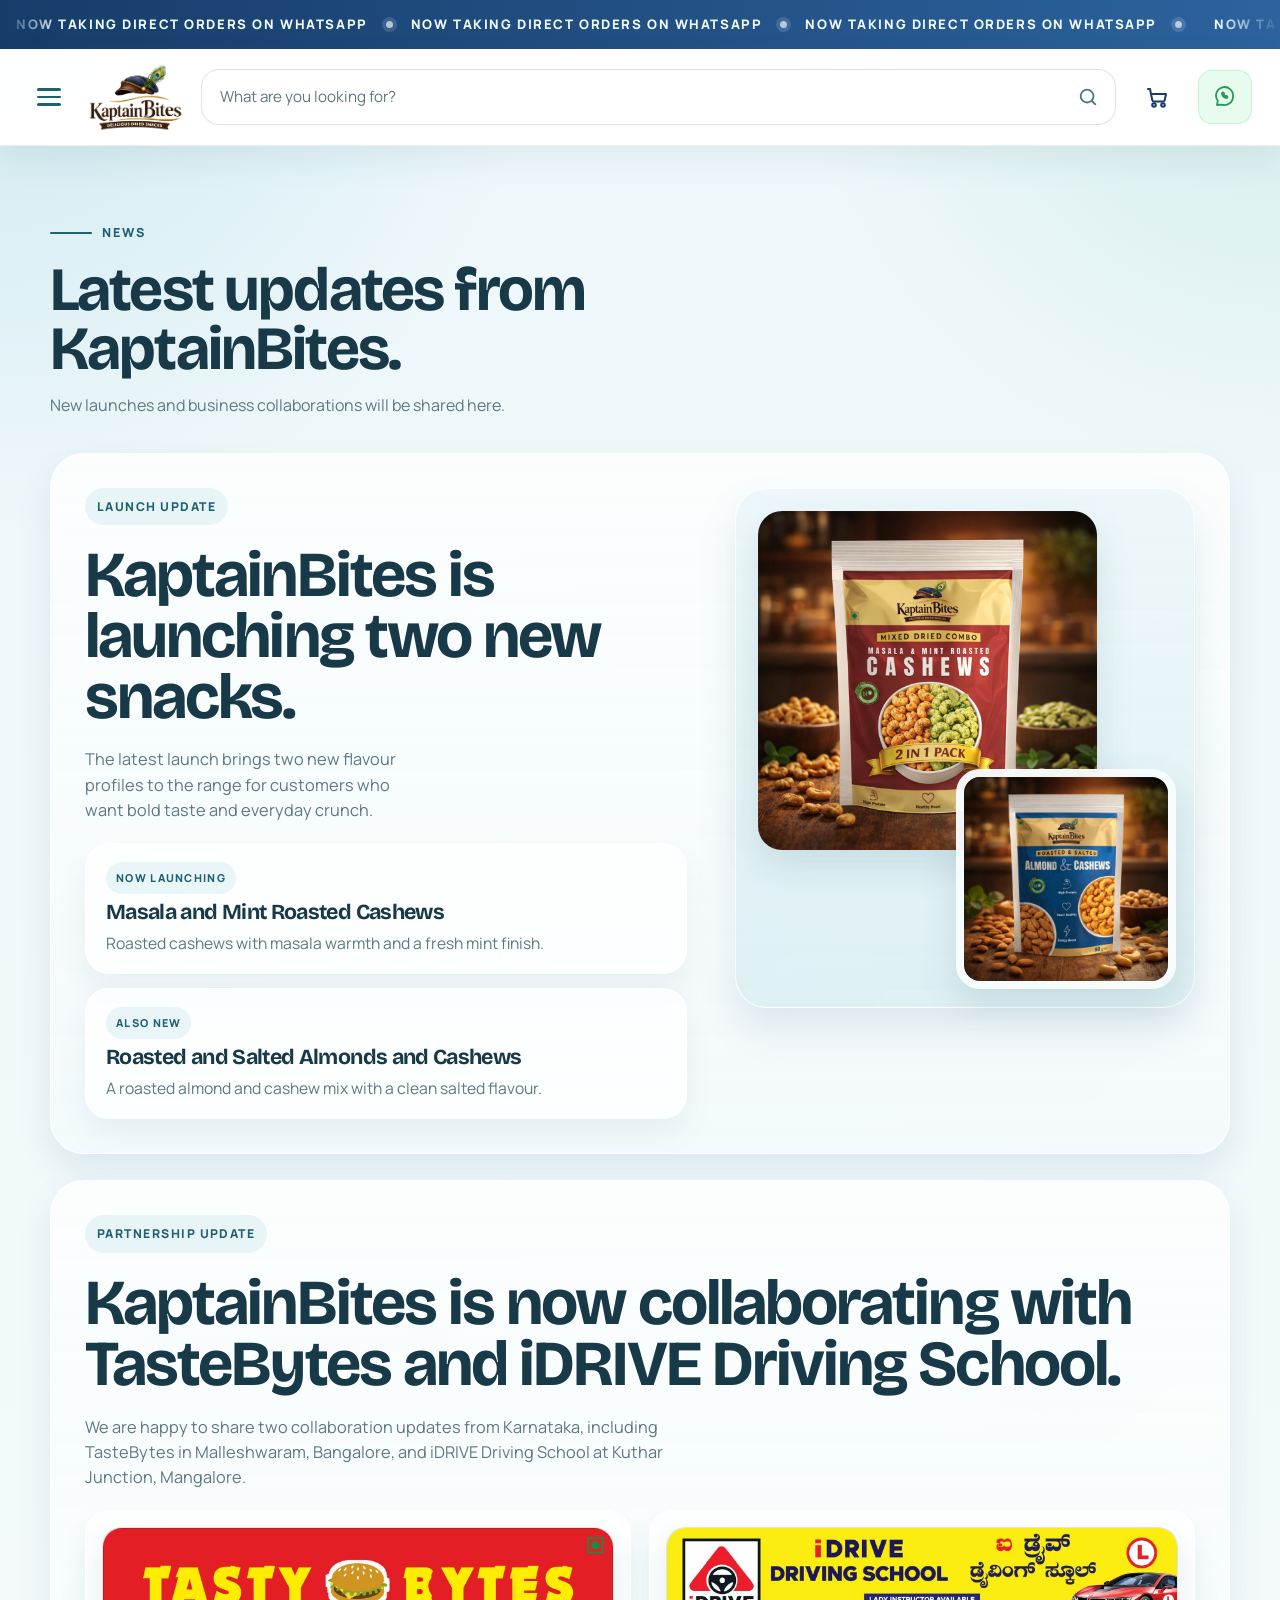
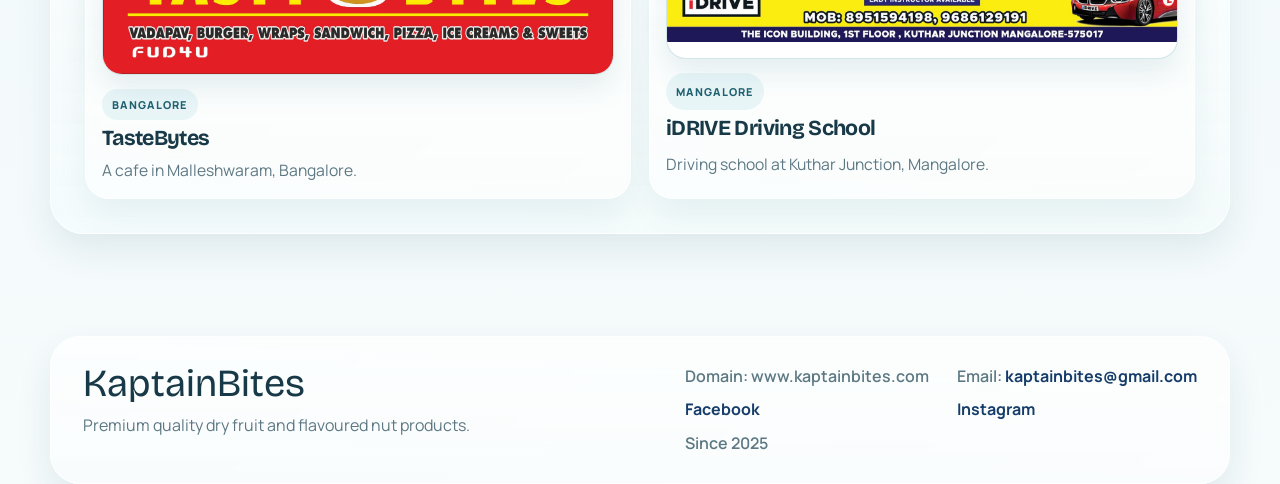
==== commit 74b9becb: "Add files via upload" ====
--- a/news.html
+++ b/news.html
@@ -4,7 +4,7 @@
 <meta charset="UTF-8">
 <meta name="viewport" content="width=device-width, initial-scale=1.0">
 <title>News | KaptainBites</title>
-<meta name="description" content="Stay updated with product launches, milestones, campaigns, and business developments from KaptainBites.">
+<meta name="description" content="Read the latest launch and collaboration updates from KaptainBites.">
 <link rel="preconnect" href="https://fonts.googleapis.com">
 <link rel="preconnect" href="https://fonts.gstatic.com" crossorigin>
 <link href="https://fonts.googleapis.com/css2?family=Bricolage+Grotesque:wght@400;500;600;700;800&family=Manrope:wght@400;500;600;700;800&display=swap" rel="stylesheet">
@@ -127,37 +127,71 @@
 <section class="section page-hero section--quiet">
 <div class="section-heading section-heading--quiet reveal">
 <span class="eyebrow">News</span>
-<h2>Stay updated with the latest developments from KaptainBites.</h2>
-<p class="section-copy">Follow product launches, market expansion, milestones, partnerships, and promotional campaigns as the brand grows.</p>
+<h2>Latest updates from KaptainBites.</h2>
+<p class="section-copy">New launches and business collaborations will be shared here.</p>
 </div>
 </section>
 
 <section id="news" class="section news-section section--quiet">
-<div class="news-grid">
-<article class="news-card reveal">
-<span class="news-card__tag">Launches</span>
-<h3>New product launches and flavour introductions</h3>
-<p>Stay informed about upcoming additions and flavour ideas from the KaptainBites range.</p>
-</article>
-<article class="news-card reveal">
-<span class="news-card__tag">Markets</span>
-<h3>Expansion into new markets</h3>
-<p>The brand is working toward a wider presence across retail, distribution, and online channels.</p>
-</article>
-<article class="news-card reveal">
-<span class="news-card__tag">Milestones</span>
-<h3>Milestones and certifications</h3>
-<p>Important achievements and certifications will be shared here as the brand grows.</p>
-</article>
-<article class="news-card reveal">
-<span class="news-card__tag">Partners</span>
-<h3>Distributor and retail partnerships</h3>
-<p>KaptainBites is building strong partnerships to support scale and market reach.</p>
-</article>
-<article class="news-card reveal">
-<span class="news-card__tag">Campaigns</span>
-<h3>Promotional campaigns and seasonal offers</h3>
-<p>Special campaigns and seasonal launches will highlight new ways to enjoy the brand.</p>
+<div class="news-stack" style="display:grid;gap:26px;">
+<article class="news-feature reveal">
+<div class="news-feature__content">
+<span class="news-feature__tag">Launch Update</span>
+<h3>KaptainBites is launching two new snacks.</h3>
+<p>The latest launch brings two new flavour profiles to the range for customers who want bold taste and everyday crunch.</p>
+<div class="news-feature__items">
+<article class="news-feature__item">
+<span class="news-feature__item-tag">Now launching</span>
+<h4>Masala and Mint Roasted Cashews</h4>
+<p>Roasted cashews with masala warmth and a fresh mint finish.</p>
+</article>
+<article class="news-feature__item">
+<span class="news-feature__item-tag">Also new</span>
+<h4>Roasted and Salted Almonds and Cashews</h4>
+<p>A roasted almond and cashew mix with a clean salted flavour.</p>
+</article>
+</div>
+</div>
+<div class="news-feature__media">
+<div class="news-feature__media-stack">
+<div class="news-feature__visual news-feature__visual--primary">
+<img src="images/news/new-product-launches/launch-masala-mint.png" alt="Masala and Mint Roasted Cashews launch visual">
+</div>
+<div class="news-feature__visual news-feature__visual--secondary">
+<img src="images/news/new-product-launches/launch-roasted-salted.png" alt="Roasted and Salted Almonds and Cashews launch visual">
+</div>
+</div>
+</div>
+</article>
+
+<article class="news-feature news-feature--collaboration reveal">
+<div class="news-feature__content">
+<span class="news-feature__tag">Partnership Update</span>
+<h3>KaptainBites is now collaborating with TasteBytes and iDRIVE Driving School.</h3>
+<p>We are happy to share two collaboration updates from Karnataka, including TasteBytes in Malleshwaram, Bangalore, and iDRIVE Driving School at Kuthar Junction, Mangalore.</p>
+<div class="news-feature__items news-feature__items--partnerships">
+<article class="news-feature__item news-feature__item--partnership">
+<div class="news-feature__item-media">
+<img src="images/news/collaboration/tastebytes-ribbon.jpg" alt="TasteBytes collaboration ribbon">
+</div>
+<div class="news-feature__item-copy">
+<span class="news-feature__item-tag">Bangalore</span>
+<h4>TasteBytes</h4>
+<p>A cafe in Malleshwaram, Bangalore.</p>
+</div>
+</article>
+<article class="news-feature__item news-feature__item--partnership">
+<div class="news-feature__item-media">
+<img src="images/news/collaboration/idrive-ribbon.jpg" alt="iDRIVE Driving School collaboration ribbon">
+</div>
+<div class="news-feature__item-copy">
+<span class="news-feature__item-tag">Mangalore</span>
+<h4>iDRIVE Driving School</h4>
+<p>Driving school at Kuthar Junction, Mangalore.</p>
+</div>
+</article>
+</div>
+</div>
 </article>
 </div>
 </section>
--- a/style.css
+++ b/style.css
@@ -197,7 +197,7 @@
 
 .brand__logo{
 display:block;
-height:54px;
+height:68px;
 flex:0 0 auto;
 }
 
@@ -901,8 +901,15 @@
 .hero-video-band__frame{
 position:relative;
 width:100%;
+aspect-ratio:12 / 5;
 background:var(--surface-deep);
 overflow:hidden;
+}
+
+.hero-video-band__picture{
+display:block;
+width:100%;
+height:100%;
 }
 
 .hero-video-band__frame::before{
@@ -911,29 +918,31 @@
 inset:0;
 z-index:1;
 pointer-events:none;
-background:linear-gradient(180deg, rgba(24,57,71,0.26) 0%, rgba(31,97,113,0.18) 34%, rgba(31,97,113,0.40) 100%);
+background:linear-gradient(180deg, rgba(24,57,71,0.04) 0%, rgba(24,57,71,0.02) 52%, rgba(24,57,71,0.18) 100%);
 }
 
 .hero-video-band__media{
 display:block;
 width:100%;
-height:clamp(300px, 38vw, 560px);
+height:100%;
 object-fit:cover;
 background:var(--surface-deep);
 }
 
 .hero-video-band__actions{
 position:absolute;
-left:50%;
-bottom:28px;
+right:clamp(28px, 7vw, 120px);
+top:50%;
+bottom:auto;
 z-index:2;
 display:flex;
-justify-content:center;
-transform:translateX(-50%);
+justify-content:flex-end;
+transform:translateY(-50%);
 }
 
 .hero-video-band__cta{
 min-width:240px;
+box-shadow:0 18px 30px rgba(34,79,132,0.24);
 }
 
 .products-section{
@@ -1094,12 +1103,13 @@
 
 .product-card__visual{
 position:relative;
-padding:20px;
-min-height:240px;
+padding:0;
+aspect-ratio:1 / 1;
 display:flex;
 align-items:center;
 justify-content:center;
 overflow:hidden;
+background:#e8f4f6;
 }
 
 .product-card__visual::before{
@@ -1167,10 +1177,12 @@
 .product-card__image{
 position:relative;
 z-index:1;
-width:min(100%, 210px);
-max-height:210px;
-object-fit:contain;
-filter:drop-shadow(0 20px 34px rgba(24,57,71,0.18));
+width:100%;
+height:100%;
+max-width:none;
+max-height:none;
+object-fit:cover;
+filter:none;
 }
 
 .product-card__body{
@@ -1517,6 +1529,47 @@
 gap:16px;
 }
 
+.news-section{
+padding-top:12px;
+}
+
+.news-feature{
+display:grid;
+grid-template-columns:minmax(0, 1.08fr) minmax(360px, 460px);
+gap:clamp(24px, 3.8vw, 48px);
+align-items:start;
+padding:clamp(22px, 3vw, 34px);
+border-radius:34px;
+background:
+linear-gradient(180deg, rgba(255,255,255,0.9), rgba(247,252,253,0.82)),
+linear-gradient(140deg, rgba(95,180,198,0.12), rgba(110,190,168,0.1));
+border:1px solid rgba(255,255,255,0.9);
+box-shadow:var(--shadow-soft);
+}
+
+.news-feature__content{
+display:grid;
+gap:20px;
+align-content:start;
+max-width:40rem;
+}
+
+.news-feature__content h3{
+margin:0;
+font-family:"Bricolage Grotesque", sans-serif;
+font-size:clamp(2.2rem, 5vw, 4.25rem);
+line-height:0.95;
+letter-spacing:-0.03em;
+}
+
+.news-feature__content p{
+margin:0;
+max-width:34ch;
+font-size:1.02rem;
+line-height:1.55;
+color:var(--muted);
+}
+
 .news-card{
 padding:22px;
 border-radius:var(--radius-md);
@@ -1525,10 +1578,163 @@
 linear-gradient(140deg, rgba(95,180,198,0.14), rgba(110,190,168,0.12));
 }
 
-.news-card__tag{
+.news-card__tag,
+.news-feature__tag{
+display:inline-flex;
+align-items:center;
+width:max-content;
+padding:9px 12px;
+border-radius:999px;
 background:rgba(95,180,198,0.12);
 color:var(--surface-deep);
-margin-bottom:14px;
+margin-bottom:0;
+font-size:0.76rem;
+font-weight:800;
+letter-spacing:0.12em;
+text-transform:uppercase;
+}
+
+.news-feature__media{
+display:flex;
+justify-content:flex-end;
+}
+
+.news-feature__items{
+display:grid;
+gap:14px;
+}
+
+.news-feature__item{
+display:grid;
+gap:8px;
+padding:18px 20px;
+border-radius:24px;
+background:rgba(255,255,255,0.76);
+border:1px solid rgba(255,255,255,0.92);
+box-shadow:0 16px 30px rgba(31,97,113,0.07);
+}
+
+.news-feature__item-tag{
+display:inline-flex;
+align-items:center;
+width:max-content;
+padding:7px 10px;
+border-radius:999px;
+background:rgba(95,180,198,0.12);
+color:var(--surface-deep);
+font-size:0.68rem;
+font-weight:800;
+letter-spacing:0.12em;
+text-transform:uppercase;
+}
+
+.news-feature__item h4{
+margin:0;
+font-family:"Bricolage Grotesque", sans-serif;
+font-size:1.34rem;
+line-height:1;
+letter-spacing:-0.03em;
+color:var(--text);
+}
+
+.news-feature__item p{
+margin:0;
+max-width:none;
+font-size:0.98rem;
+line-height:1.55;
+color:var(--muted);
+}
+
+.news-feature__media-stack{
+position:relative;
+width:100%;
+max-width:460px;
+min-height:520px;
+padding:22px;
+border-radius:32px;
+background:
+linear-gradient(180deg, rgba(238,248,251,0.96), rgba(221,239,243,0.9)),
+linear-gradient(140deg, rgba(95,180,198,0.18), rgba(110,190,168,0.12));
+border:1px solid rgba(255,255,255,0.86);
+box-shadow:0 20px 40px rgba(31,97,113,0.12);
+}
+
+.news-feature__visual{
+position:relative;
+overflow:hidden;
+border-radius:24px;
+box-shadow:0 16px 36px rgba(31,97,113,0.14);
+}
+
+.news-feature__visual--primary{
+width:82%;
+aspect-ratio:1 / 1;
+}
+
+.news-feature__visual--secondary{
+position:absolute;
+right:18px;
+bottom:18px;
+width:48%;
+aspect-ratio:1 / 1;
+border:8px solid rgba(247,252,253,0.96);
+}
+
+.news-feature__visual img{
+  width:100%;
+  height:100%;
+  display:block;
+  object-fit:cover;
+}
+
+.news-feature--collaboration{
+  grid-template-columns:1fr;
+}
+
+.news-feature--collaboration .news-feature__content{
+  max-width:none;
+}
+
+.news-feature--collaboration .news-feature__content p{
+  max-width:62ch;
+}
+
+.news-feature__items--partnerships{
+  grid-template-columns:repeat(2, minmax(0, 1fr));
+  gap:18px;
+}
+
+.news-feature__item--partnership{
+  gap:14px;
+  padding:16px;
+  background:
+    linear-gradient(180deg, rgba(255,255,255,0.92), rgba(255,255,255,0.82)),
+    linear-gradient(140deg, rgba(95,180,198,0.12), rgba(110,190,168,0.10));
+}
+
+.news-feature__item-media{
+  overflow:hidden;
+  border-radius:20px;
+  background:#fff;
+  border:1px solid rgba(208,228,233,0.92);
+  box-shadow:0 14px 28px rgba(31,97,113,0.10);
+}
+
+.news-feature__item-media img{
+  width:100%;
+  height:auto;
+  display:block;
+}
+
+.news-feature__item-copy{
+  display:grid;
+  gap:8px;
+}
+
+@media (max-width: 980px){
+  .news-feature__items--partnerships{
+    grid-template-columns:1fr;
+  }
 }
 
 .investor-panel{
@@ -1646,9 +1852,10 @@
 .product-detail__media{
 border-radius:26px;
 overflow:hidden;
-min-height:340px;
-background:linear-gradient(140deg, #8fd0de, #61b8ca 52%, #3f98aa);
-padding:18px;
+aspect-ratio:1 / 1;
+min-height:auto;
+background:#e8f4f6;
+padding:0;
 display:flex;
 align-items:center;
 justify-content:center;
@@ -1656,10 +1863,11 @@
 
 .product-detail__media img{
 width:100%;
-max-width:420px;
-aspect-ratio:1 / 1;
-object-fit:contain;
-filter:drop-shadow(0 20px 34px rgba(24,57,71,0.2));
+height:100%;
+max-width:none;
+aspect-ratio:auto;
+object-fit:cover;
+filter:none;
 }
 
 .product-detail__content{
@@ -1929,19 +2137,21 @@
 display:flex;
 align-items:center;
 justify-content:center;
-min-height:190px;
-padding:18px;
+aspect-ratio:1 / 1;
+min-height:auto;
+padding:0;
 border-radius:18px;
-background:linear-gradient(145deg, rgba(103,183,201,0.28), rgba(110,190,168,0.18));
+background:#e8f4f6;
 overflow:hidden;
 }
 
 .related-product-card__media img{
 width:100%;
-max-width:220px;
-max-height:190px;
-object-fit:contain;
-filter:drop-shadow(0 12px 22px rgba(24,57,71,0.12));
+height:100%;
+max-width:none;
+max-height:none;
+object-fit:cover;
+filter:none;
 }
 
 .related-product-card__copy{
@@ -1975,10 +2185,9 @@
 .site-footer{
 margin-top:40px;
 padding:28px 32px;
-display:flex;
-flex-wrap:wrap;
-justify-content:space-between;
-gap:20px 28px;
+display:grid;
+grid-template-columns:minmax(0, 1fr) auto;
+gap:24px 40px;
 align-items:flex-start;
 color:var(--muted);
 background:
@@ -2001,8 +2210,7 @@
 display:grid;
 gap:10px;
 max-width:34rem;
-flex:0 1 360px;
-min-width:320px;
+min-width:0;
 }
 
 .site-footer p{
@@ -2010,25 +2218,25 @@
 }
 
 .site-footer__meta{
-display:flex;
-flex-wrap:wrap;
-flex:1 1 520px;
+display:grid;
+grid-template-columns:repeat(2, minmax(180px, max-content));
+justify-content:end;
+align-content:start;
+gap:10px 28px;
 min-width:0;
-justify-content:flex-end;
-align-items:center;
-gap:12px;
 }
 
 .site-footer__meta p{
-padding:11px 14px;
-border-radius:999px;
-background:rgba(255,255,255,0.82);
-border:1px solid rgba(24,57,71,0.08);
-font-weight:700;
+padding:0;
+border:none;
+background:transparent;
+font-weight:600;
+line-height:1.45;
 }
 
 .site-footer__meta a{
 color:var(--brand-blue-deep);
+font-weight:700;
 }
 
 .reveal{
@@ -2051,6 +2259,19 @@
 grid-template-columns:repeat(2, minmax(0, 1fr));
 }
 
+.news-feature{
+grid-template-columns:1fr;
+}
+
+.news-feature__media{
+order:-1;
+justify-content:flex-start;
+}
+
+.news-feature__media-stack{
+min-height:460px;
+}
+
 .products-grid{
 grid-template-columns:repeat(2, minmax(0, 1fr));
 }
@@ -2059,6 +2280,7 @@
 grid-template-columns:auto auto 1fr auto;
 padding:14px 20px;
 gap:16px;
+margin:0;
 }
 
 .site-search__dropdown{
@@ -2105,17 +2327,18 @@
 
 .site-footer{
 padding:24px;
+grid-template-columns:1fr;
 }
 
 .site-footer > :first-child{
-min-width:0;
 max-width:none;
-flex-basis:100%;
 }
 
 .site-footer__meta{
-flex-basis:100%;
-justify-content:flex-start;
+grid-template-columns:repeat(2, minmax(0, 1fr));
+justify-content:start;
+padding-top:14px;
+border-top:1px solid rgba(24,57,71,0.08);
 }
 
 .products-section__top{
@@ -2165,7 +2388,7 @@
 }
 
 .brand__logo{
-height:32px;
+height:40px;
 }
 
 .site-header__menu-toggle{
@@ -2326,6 +2549,10 @@
 flex:1 1 0;
 }
 
+.product-header .brand{
+grid-column:1;
+}
+
 .search-panel__products{
 grid-template-columns:1fr;
 }
@@ -2351,12 +2578,15 @@
 margin-top:0;
 }
 
-.hero-video-band__media{
-height:clamp(280px, 72vw, 460px);
+.hero-video-band__frame{
+aspect-ratio:3 / 2;
 }
 
 .hero-video-band__actions{
-bottom:18px;
+right:32px;
+top:52%;
+bottom:auto;
+transform:translateY(-50%);
 }
 
 .hero-video-band__cta{
@@ -2388,6 +2618,56 @@
 grid-template-columns:1fr;
 }
 
+.news-feature{
+gap:20px;
+padding:22px;
+border-radius:24px;
+}
+
+.news-feature__content{
+gap:12px;
+}
+
+.news-feature__content h3{
+font-size:clamp(1.9rem, 8vw, 2.6rem);
+}
+
+.news-feature__content p{
+font-size:0.98rem;
+max-width:none;
+}
+
+.news-feature__item{
+padding:16px;
+border-radius:20px;
+}
+
+.news-feature__item h4{
+font-size:1.2rem;
+}
+
+.news-feature__media-stack{
+width:100%;
+min-height:380px;
+padding:16px;
+border-radius:22px;
+}
+
+.news-feature__visual{
+border-radius:18px;
+}
+
+.news-feature__visual--primary{
+width:84%;
+}
+
+.news-feature__visual--secondary{
+right:14px;
+bottom:14px;
+width:48%;
+border-width:6px;
+}
+
 .product-card{
 display:block;
 border-radius:22px;
@@ -2396,12 +2676,13 @@
 }
 
 .product-card__visual{
-min-height:220px;
-padding:18px 16px;
+aspect-ratio:1 / 1;
+padding:0;
 }
 
 .product-card__image{
-width:min(100%, 190px);
+width:100%;
+height:100%;
 }
 
 .company-history__details{
@@ -2468,8 +2749,9 @@
 }
 
 .product-detail__media{
-min-height:260px;
-padding:16px;
+aspect-ratio:1 / 1;
+min-height:auto;
+padding:0;
 border-radius:20px;
 }
 
@@ -2497,11 +2779,12 @@
 .site-header{
 padding:10px 12px;
 gap:8px;
+margin:0;
 border-radius:0 0 18px 18px;
 }
 
 .brand__logo{
-height:28px;
+height:36px;
 }
 
 .site-header__menu-toggle{
@@ -2564,16 +2847,35 @@
 font-size:1.02rem;
 }
 
+.site-footer{
+padding:22px 18px;
+}
+
+.site-footer__brand{
+font-size:clamp(1.9rem, 10vw, 2.4rem);
+}
+
+.site-footer__meta{
+grid-template-columns:1fr;
+gap:8px;
+padding-top:12px;
+}
+
 .hero-video-band{
 margin-top:0;
 }
 
-.hero-video-band__media{
-height:clamp(220px, 74vw, 340px);
+.hero-video-band__frame{
+aspect-ratio:5 / 6;
 }
 
 .hero-video-band__actions{
+left:50%;
+right:auto;
+top:auto;
 bottom:14px;
+justify-content:center;
+transform:translateX(-50%);
 }
 
 .hero-video-band__cta{
@@ -2647,8 +2949,8 @@
 }
 
 .product-card__visual{
-min-height:190px;
-padding:16px 14px;
+aspect-ratio:1 / 1;
+padding:0;
 align-items:center;
 justify-content:center;
 }
@@ -2676,8 +2978,9 @@
 }
 
 .product-card__image{
-width:min(100%, 150px);
-max-height:160px;
+width:100%;
+height:100%;
+max-height:none;
 }
 
 .product-card__body{
@@ -2738,8 +3041,9 @@
 }
 
 .product-detail__media{
-min-height:200px;
-padding:14px;
+aspect-ratio:1 / 1;
+min-height:auto;
+padding:0;
 border-radius:18px;
 }
 
@@ -2773,14 +3077,17 @@
 }
 
 .related-product-card__media{
-min-height:104px;
-padding:10px;
+aspect-ratio:1 / 1;
+min-height:auto;
+padding:0;
 border-radius:16px;
 }
 
 .related-product-card__media img{
-max-width:80px;
-max-height:88px;
+width:100%;
+height:100%;
+max-width:none;
+max-height:none;
 }
 
 .related-product-card__copy{
@@ -2796,6 +3103,40 @@
 .company-points article,
 .contact-card{
 padding:18px;
+}
+
+.news-feature{
+padding:18px;
+gap:16px;
+}
+
+.news-feature__item{
+padding:14px;
+}
+
+.news-feature__item h4{
+font-size:1.08rem;
+}
+
+.news-feature__media-stack{
+min-height:310px;
+padding:12px;
+border-radius:18px;
+}
+
+.news-feature__visual{
+border-radius:16px;
+}
+
+.news-feature__visual--primary{
+width:86%;
+}
+
+.news-feature__visual--secondary{
+right:10px;
+bottom:10px;
+width:52%;
+border-width:5px;
 }
 
 .catalog-empty{
@@ -2860,6 +3201,40 @@
 font-size:0.68rem;
 }
 
+.product-header{
+grid-template-columns:auto 1fr auto auto;
+align-items:center;
+}
+
+.product-header .brand{
+grid-column:1;
+grid-row:1;
+}
+
+.product-header .brand__logo{
+height:40px;
+}
+
+.product-header .site-header__menu-toggle{
+grid-column:4;
+grid-row:1;
+}
+
+.product-header__actions{
+grid-column:2 / 4;
+grid-row:1;
+order:initial;
+width:auto;
+justify-self:end;
+display:flex;
+align-items:center;
+gap:8px;
+}
+
+.product-header__actions .product-header__cta{
+display:none;
+}
+
 }
 
 @media (prefers-reduced-motion: reduce){
